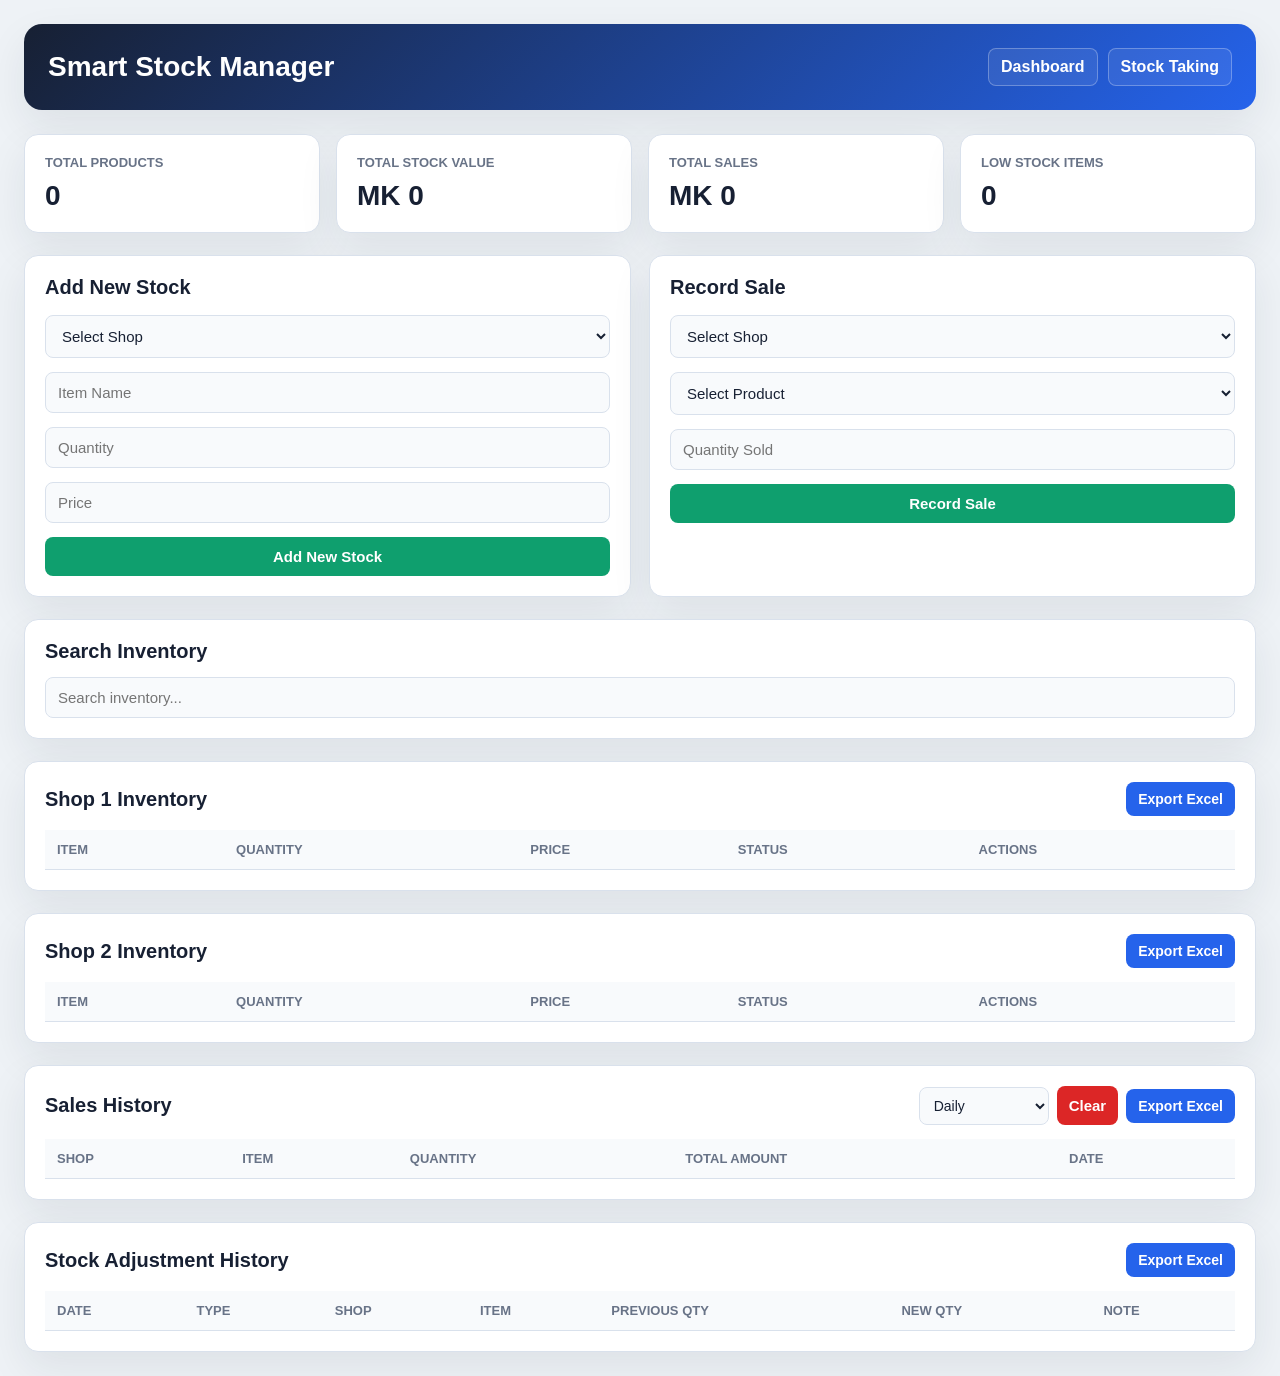
==== index.html @ 99e2508c "Force refresh stock taking page assets" ====
<!DOCTYPE html>
<html lang="en">
<head>
    <meta charset="UTF-8">

    <meta
        name="viewport"
        content="width=device-width, initial-scale=1.0"
    >

    <title>Smart Stock Manager</title>

    <link rel="stylesheet" href="style.css">
</head>
<body>

    <!-- HEADER -->
    <header class="header">

        <div class="header-top">

            <h1>Smart Stock Manager</h1>

            <nav>

                <a href="index.html">
                    Dashboard
                </a>

                <a href="stock-taking.html?v=20260518">
                    Stock Taking
                </a>

            </nav>

        </div>

    </header>

    <main class="container">

        <!-- DASHBOARD -->
        <section class="dashboard">

            <div class="card">
                <h3>Total Products</h3>
                <p id="totalProducts">0</p>
            </div>

            <div class="card">
                <h3>Total Stock Value</h3>
                <p id="stockValue">MK 0</p>
            </div>

            <div class="card">
                <h3>Total Sales</h3>
                <p id="totalSales">MK 0</p>
            </div>

            <div class="card">
                <h3>Low Stock Items</h3>
                <p id="lowStock">0</p>
            </div>

        </section>

        <!-- FORMS -->
        <section class="forms-section">

            <!-- ADD STOCK -->
            <div class="form-container">

                <h2>Add New Stock</h2>

                <form id="stockForm">

                    <select id="shopSelect" required>

                        <option value="">
                            Select Shop
                        </option>

                        <option value="Shop 1">
                            Shop 1
                        </option>

                        <option value="Shop 2">
                            Shop 2
                        </option>

                    </select>

                    <input
                        type="text"
                        id="itemName"
                        placeholder="Item Name"
                        required
                    >

                    <input
                        type="number"
                        id="itemQuantity"
                        placeholder="Quantity"
                        min="0"
                        step="1"
                        required
                    >

                    <input
                        type="number"
                        id="price"
                        placeholder="Price"
                        min="0.01"
                        step="0.01"
                        required
                    >

                    <button type="submit">
                        Add New Stock
                    </button>

                </form>

            </div>

            <!-- SALES -->
            <div class="form-container">

                <h2>Record Sale</h2>

                <form id="salesForm">

                    <select
                        id="salesShopSelect"
                        required
                    >

                        <option value="">
                            Select Shop
                        </option>

                        <option value="Shop 1">
                            Shop 1
                        </option>

                        <option value="Shop 2">
                            Shop 2
                        </option>

                    </select>

                    <select
                        id="saleItem"
                        required
                    >

                        <option value="">
                            Select Product
                        </option>

                    </select>

                    <input
                        type="number"
                        id="saleQuantity"
                        placeholder="Quantity Sold"
                        min="1"
                        step="1"
                        required
                    >

                    <button type="submit">
                        Record Sale
                    </button>

                </form>

            </div>

        </section>

        <!-- SEARCH -->
        <section class="inventory-section">

            <h2>Search Inventory</h2>

            <input
                type="text"
                id="searchInput"
                placeholder="Search inventory..."
            >

        </section>

        <!-- SHOP 1 -->
        <section class="inventory-section">

            <div class="section-header">
                <h2>Shop 1 Inventory</h2>
                <button type="button" class="export-btn" data-export="shop1">
                    Export Excel
                </button>
            </div>

            <table>

                <thead>

                    <tr>

                        <th>Item</th>

                        <th>Quantity</th>

                        <th>Price</th>

                        <th>Status</th>

                        <th>Actions</th>

                    </tr>

                </thead>

                <tbody id="shop1Body">

                </tbody>

            </table>

        </section>

        <!-- SHOP 2 -->
        <section class="inventory-section">

            <div class="section-header">
                <h2>Shop 2 Inventory</h2>
                <button type="button" class="export-btn" data-export="shop2">
                    Export Excel
                </button>
            </div>

            <table>

                <thead>

                    <tr>

                        <th>Item</th>

                        <th>Quantity</th>

                        <th>Price</th>

                        <th>Status</th>

                        <th>Actions</th>

                    </tr>

                </thead>

                <tbody id="shop2Body">

                </tbody>

            </table>

        </section>

        <!-- SALES HISTORY -->
        <section class="inventory-section">

            <div class="section-header">
                <h2>Sales History</h2>
                <div class="section-actions">
                    <select id="salesClearPeriod" aria-label="Sales clear period">
                        <option value="today">
                            Daily
                        </option>

                        <option value="week">
                            Weekly
                        </option>

                        <option value="month">
                            Monthly
                        </option>

                        <option value="year">
                            Yearly
                        </option>

                        <option value="all">
                            All Sales
                        </option>
                    </select>

                    <button type="button" class="delete-btn" id="clearSalesHistory">
                        Clear
                    </button>

                    <button type="button" class="export-btn" data-export="sales">
                        Export Excel
                    </button>
                </div>
            </div>

            <table>

                <thead>

                    <tr>

                        <th>Shop</th>

                        <th>Item</th>

                        <th>Quantity</th>

                        <th>Total Amount</th>

                        <th>Date</th>

                    </tr>

                </thead>

                <tbody id="salesHistoryBody">

                </tbody>

            </table>

        </section>

        <!-- ADJUSTMENT HISTORY -->
        <section class="inventory-section">

            <div class="section-header">
                <h2>Stock Adjustment History</h2>
                <button type="button" class="export-btn" data-export="adjustments">
                    Export Excel
                </button>
            </div>

            <table>

                <thead>

                    <tr>

                        <th>Date</th>

                        <th>Type</th>

                        <th>Shop</th>

                        <th>Item</th>

                        <th>Previous Qty</th>

                        <th>New Qty</th>

                        <th>Note</th>

                    </tr>

                </thead>

                <tbody id="adjustmentHistoryBody">

                </tbody>

            </table>

        </section>

    </main>

    <script src="script.js"></script>

</body>
</html>
---- style.css ----
* {
    margin: 0;
    padding: 0;
    box-sizing: border-box;
}

:root {
    --bg: #eef2f6;
    --surface: #ffffff;
    --surface-soft: #f8fafc;
    --text: #172033;
    --muted: #687387;
    --line: #d9e1ec;
    --primary: #2563eb;
    --primary-dark: #1d4ed8;
    --success: #0f9f6e;
    --success-dark: #087f5b;
    --danger: #dc2626;
    --danger-dark: #b91c1c;
    --warning: #f59e0b;
    --shadow: 0 16px 40px rgba(23, 32, 51, 0.08);
}

body {
    min-height: 100vh;
    font-family: Arial, sans-serif;
    background: var(--bg);
    color: var(--text);
    padding: 24px;
}

.header {
    background: linear-gradient(135deg, #172033, #2563eb);
    color: white;
    padding: 24px;
    border-radius: 18px;
    margin-bottom: 24px;
    box-shadow: var(--shadow);
}

.header-top {
    display: flex;
    justify-content: space-between;
    gap: 18px;
    align-items: center;
}

.header h1 {
    font-size: 28px;
    line-height: 1.2;
}

.header nav {
    display: flex;
    gap: 10px;
    flex-wrap: wrap;
    justify-content: flex-end;
    align-items: center;
}

.header a {
    color: white;
    text-decoration: none;
    font-weight: 700;
    padding: 9px 12px;
    border: 1px solid rgba(255, 255, 255, 0.28);
    border-radius: 8px;
    background: rgba(255, 255, 255, 0.08);
}

.header a:hover {
    background: rgba(255, 255, 255, 0.18);
}

.container {
    display: flex;
    flex-direction: column;
    gap: 22px;
}

.dashboard {
    display: grid;
    grid-template-columns: repeat(4, minmax(160px, 1fr));
    gap: 16px;
}

.card {
    background: var(--surface);
    padding: 20px;
    border: 1px solid var(--line);
    border-radius: 14px;
    box-shadow: var(--shadow);
}

.card h3 {
    color: var(--muted);
    font-size: 13px;
    text-transform: uppercase;
    letter-spacing: 0;
}

.card p {
    font-size: 28px;
    font-weight: 800;
    margin-top: 10px;
    color: var(--text);
}

.forms-section {
    display: grid;
    grid-template-columns: repeat(2, minmax(280px, 1fr));
    gap: 18px;
}

.form-container,
.inventory-section {
    background: var(--surface);
    padding: 20px;
    border: 1px solid var(--line);
    border-radius: 14px;
    box-shadow: var(--shadow);
}

.inventory-section {
    overflow-x: auto;
}

.section-header {
    display: flex;
    align-items: center;
    justify-content: space-between;
    gap: 14px;
    margin-bottom: 14px;
}

.section-actions {
    display: flex;
    align-items: center;
    gap: 8px;
    flex-wrap: wrap;
    justify-content: flex-end;
}

.section-actions select {
    width: auto;
    min-width: 130px;
    padding: 9px 10px;
    font-size: 14px;
}

.filters-grid {
    display: grid;
    grid-template-columns: repeat(3, minmax(160px, 1fr));
    gap: 12px;
}

h2 {
    font-size: 20px;
}

form {
    display: flex;
    flex-direction: column;
    gap: 14px;
    margin-top: 16px;
}

input,
select,
button {
    padding: 11px 12px;
    border-radius: 8px;
    font-size: 15px;
}

input,
select {
    width: 100%;
    border: 1px solid var(--line);
    background: var(--surface-soft);
    color: var(--text);
}

input:focus,
select:focus {
    outline: 3px solid rgba(37, 99, 235, 0.16);
    border-color: var(--primary);
    background: white;
}

button {
    border: none;
    background: var(--success);
    color: white;
    cursor: pointer;
    font-weight: 700;
}

button:hover {
    background: var(--success-dark);
}

.export-btn {
    flex: 0 0 auto;
    background: var(--primary);
    padding: 9px 12px;
    font-size: 14px;
}

.export-btn:hover {
    background: var(--primary-dark);
}

.delete-btn {
    background: var(--danger);
}

.delete-btn:hover {
    background: var(--danger-dark);
}

.edit-btn {
    background: var(--warning);
    color: #231a05;
}

.edit-btn:hover {
    background: #d97706;
}

table {
    width: 100%;
    border-collapse: collapse;
    min-width: 720px;
}

th {
    background: var(--surface-soft);
    color: var(--muted);
    text-align: left;
    padding: 12px;
    font-size: 13px;
    text-transform: uppercase;
    letter-spacing: 0;
    border-bottom: 1px solid var(--line);
}

td {
    padding: 13px 12px;
    border-bottom: 1px solid var(--line);
    vertical-align: middle;
}

tbody tr:hover {
    background: #f9fbfd;
}

.actions-cell {
    display: flex;
    gap: 8px;
    flex-wrap: wrap;
}

.low-stock-row {
    background: #fff5f5;
}

.status {
    display: inline-flex;
    align-items: center;
    padding: 5px 9px;
    border-radius: 999px;
    color: white;
    font-size: 13px;
    font-weight: 700;
}

.in-stock {
    background: var(--success);
}

.low-stock {
    background: var(--danger);
}

.negative-difference {
    color: var(--danger);
    font-weight: 800;
}

.positive-difference {
    color: var(--success);
    font-weight: 800;
}

#searchInput {
    margin-top: 14px;
}

@media (max-width: 900px) {
    .header-top {
        flex-direction: column;
        align-items: flex-start;
    }

    .header nav {
        justify-content: flex-start;
    }

    .dashboard,
    .forms-section,
    .filters-grid {
        grid-template-columns: 1fr;
    }
}

@media (max-width: 560px) {
    body {
        padding: 14px;
    }

    .header,
    .form-container,
    .inventory-section,
    .card {
        border-radius: 10px;
    }

    .section-header {
        align-items: flex-start;
        flex-direction: column;
    }

    .section-actions,
    .section-actions select,
    .export-btn,
    .section-actions button {
        width: 100%;
    }
}
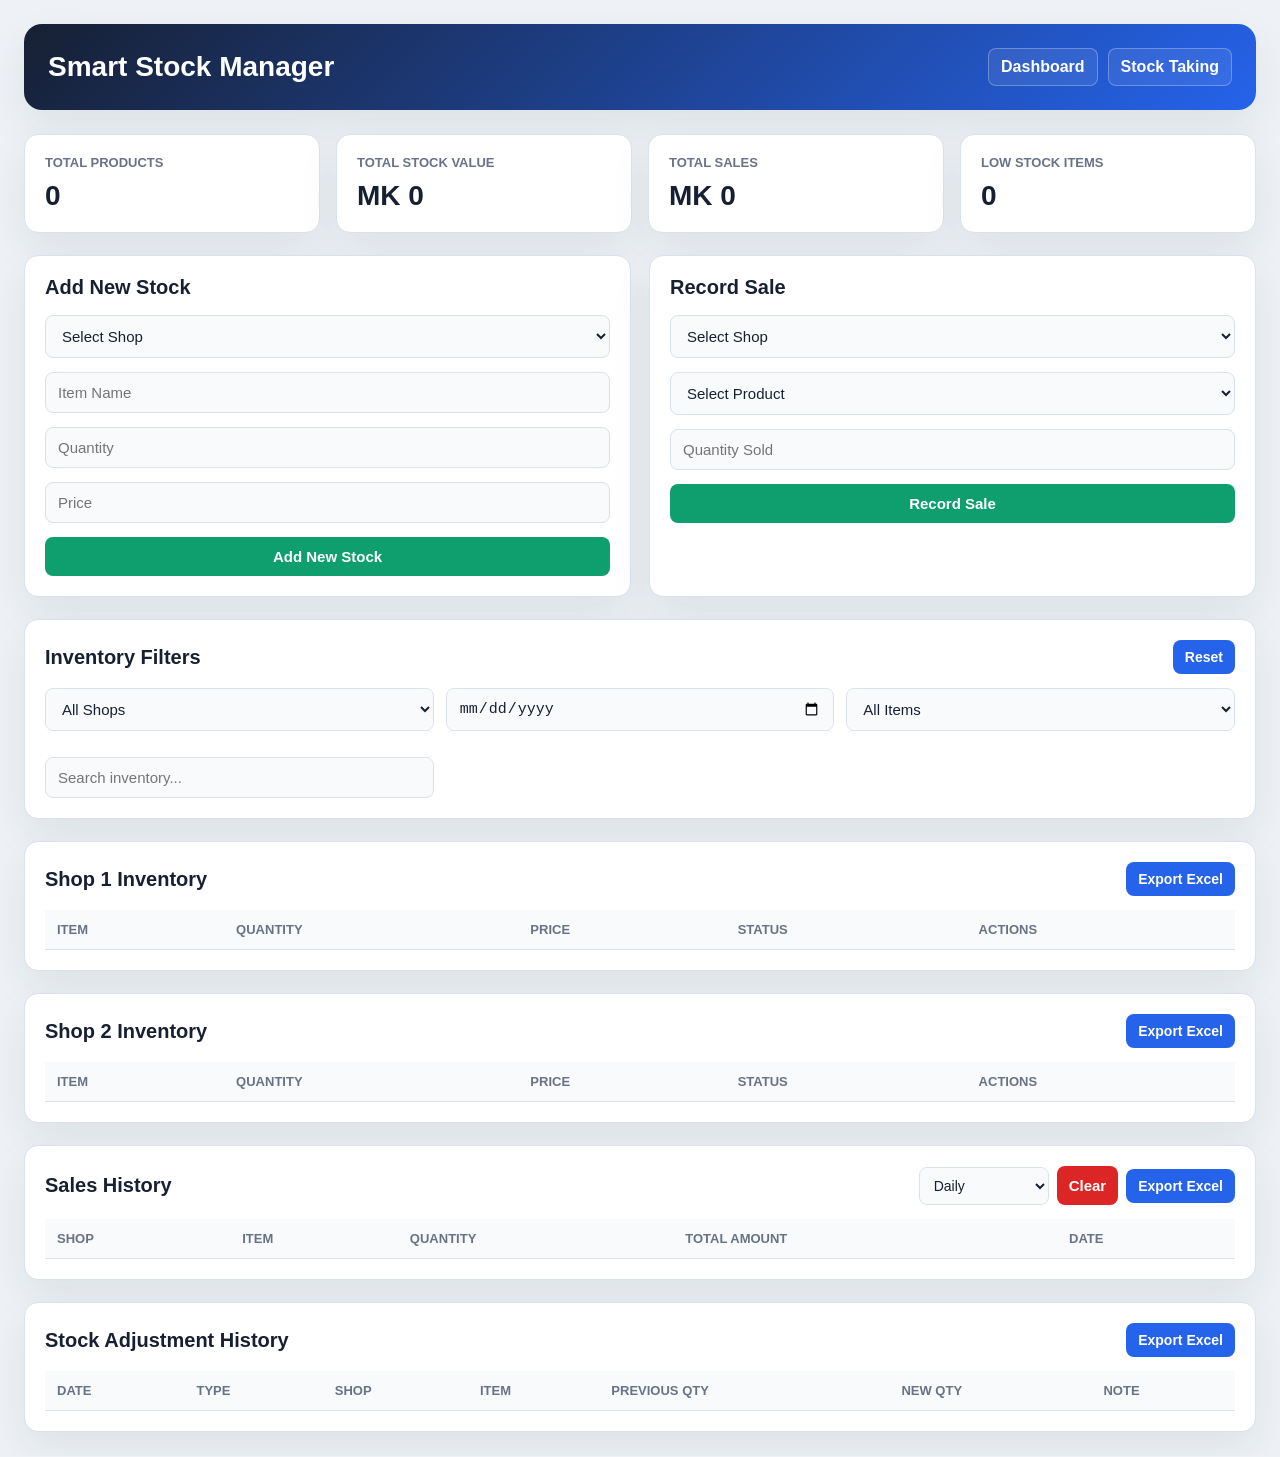
==== commit 4e96f449: "Add dashboard inventory filters" ====
--- a/index.html
+++ b/index.html
@@ -10,7 +10,7 @@
 
     <title>Smart Stock Manager</title>
 
-    <link rel="stylesheet" href="style.css">
+    <link rel="stylesheet" href="style.css?v=20260518b">
 </head>
 <body>
 
@@ -179,21 +179,56 @@
 
         </section>
 
-        <!-- SEARCH -->
+        <!-- FILTERS -->
         <section class="inventory-section">
 
-            <h2>Search Inventory</h2>
-
-            <input
-                type="text"
-                id="searchInput"
-                placeholder="Search inventory..."
-            >
+            <div class="section-header">
+                <h2>Inventory Filters</h2>
+                <button type="button" class="export-btn" id="resetInventoryFilters">
+                    Reset
+                </button>
+            </div>
+
+            <div class="filters-grid">
+
+                <select id="inventoryShopFilter" aria-label="Filter inventory by shop">
+                    <option value="">
+                        All Shops
+                    </option>
+
+                    <option value="Shop 1">
+                        Shop 1
+                    </option>
+
+                    <option value="Shop 2">
+                        Shop 2
+                    </option>
+                </select>
+
+                <input
+                    type="date"
+                    id="inventoryDateFilter"
+                    aria-label="Filter inventory by date"
+                >
+
+                <select id="inventoryItemFilter" aria-label="Filter inventory by item">
+                    <option value="">
+                        All Items
+                    </option>
+                </select>
+
+                <input
+                    type="text"
+                    id="searchInput"
+                    placeholder="Search inventory..."
+                >
+
+            </div>
 
         </section>
 
         <!-- SHOP 1 -->
-        <section class="inventory-section">
+        <section class="inventory-section" id="shop1Section">
 
             <div class="section-header">
                 <h2>Shop 1 Inventory</h2>
@@ -231,7 +266,7 @@
         </section>
 
         <!-- SHOP 2 -->
-        <section class="inventory-section">
+        <section class="inventory-section" id="shop2Section">
 
             <div class="section-header">
                 <h2>Shop 2 Inventory</h2>
@@ -378,7 +413,7 @@
 
     </main>
 
-    <script src="script.js"></script>
+    <script src="script.js?v=20260518b"></script>
 
 </body>
 </html>
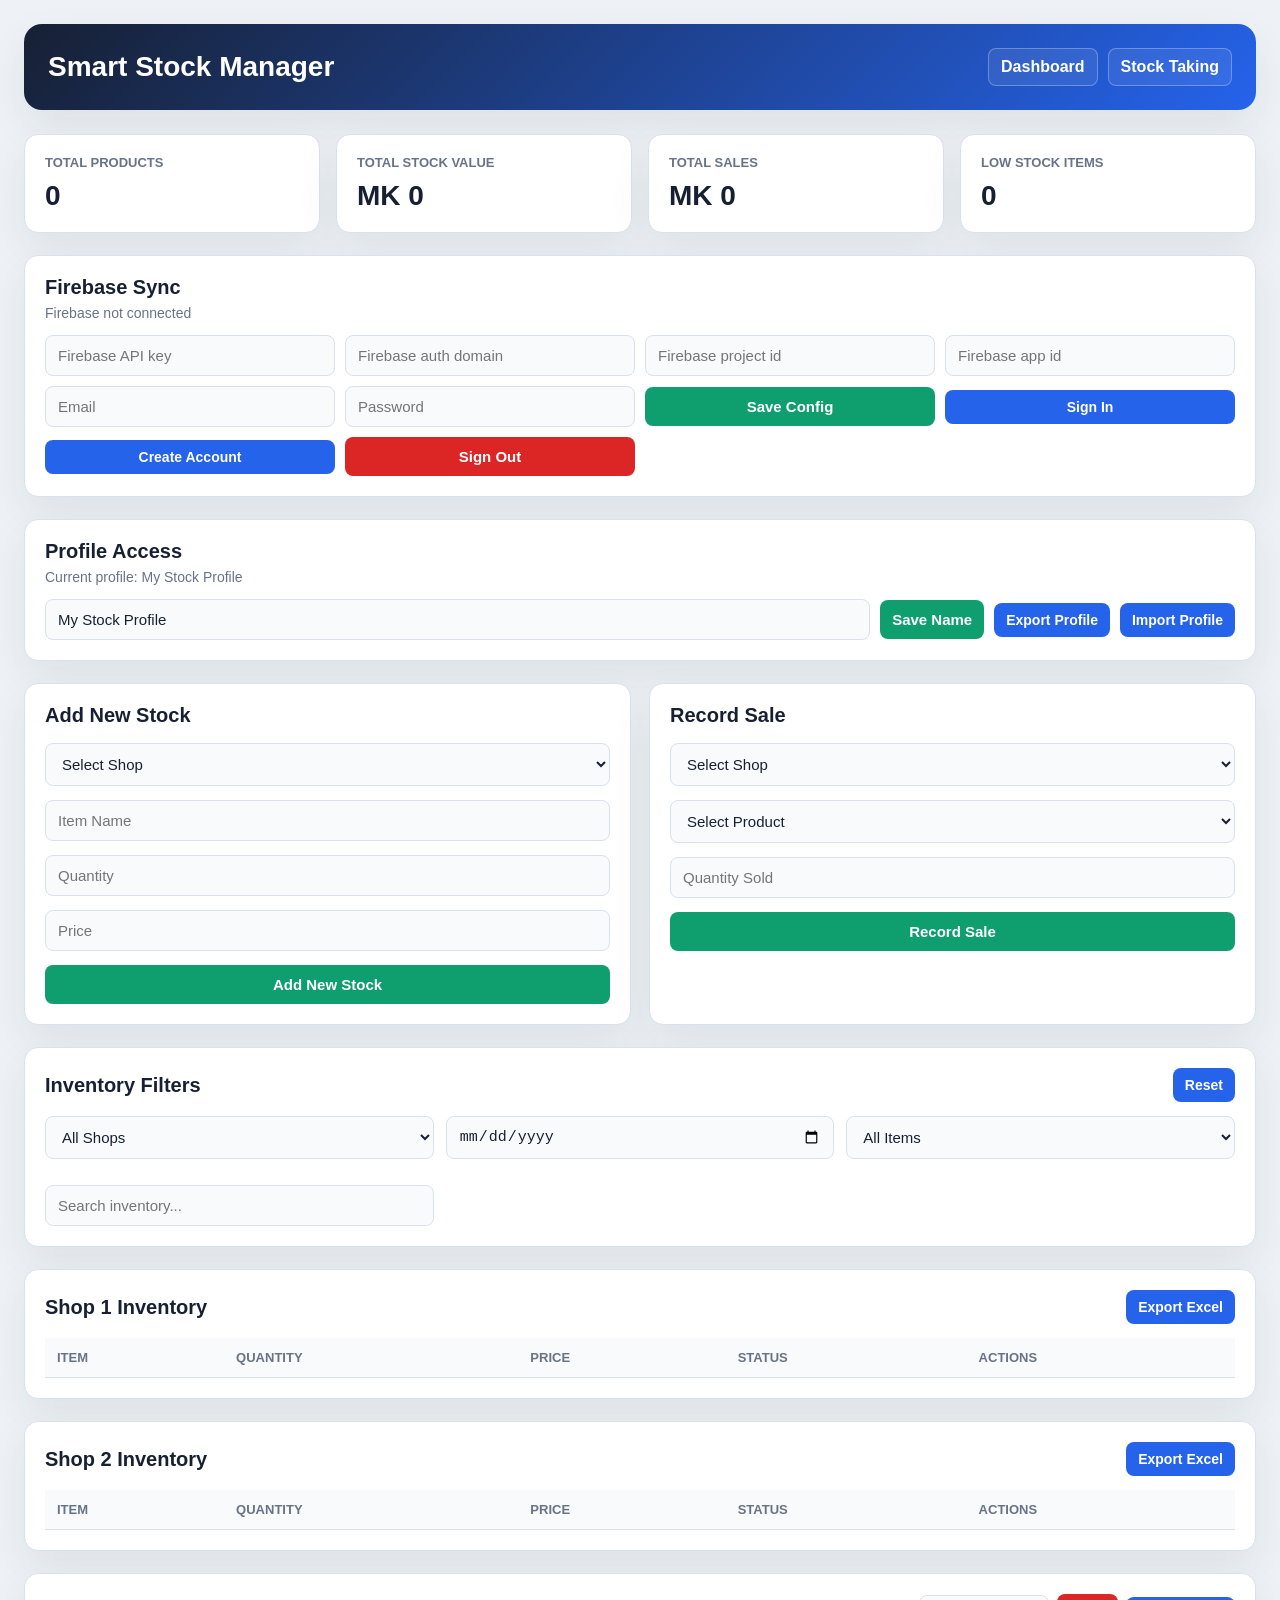
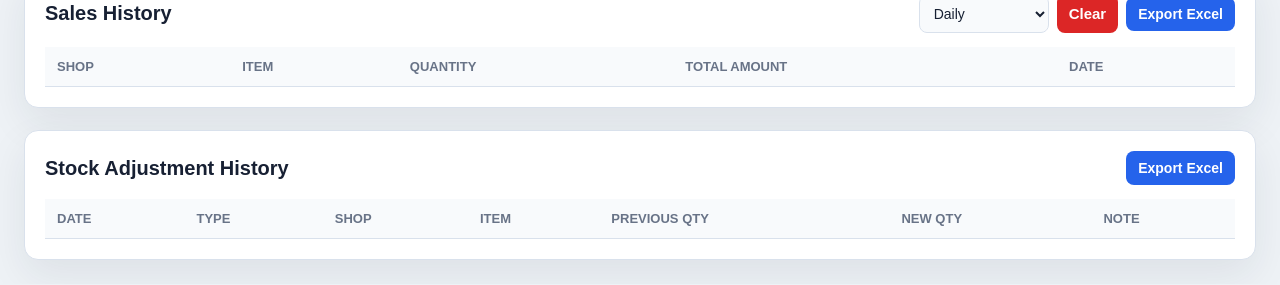
==== commit 022c5298: "Add Firebase profile sync" ====
--- a/index.html
+++ b/index.html
@@ -10,7 +10,7 @@
 
     <title>Smart Stock Manager</title>
 
-    <link rel="stylesheet" href="style.css?v=20260518b">
+    <link rel="stylesheet" href="style.css?v=20260518f">
 </head>
 <body>
 
@@ -60,6 +60,124 @@
             <div class="card">
                 <h3>Low Stock Items</h3>
                 <p id="lowStock">0</p>
+            </div>
+
+        </section>
+
+        <!-- FIREBASE SYNC -->
+        <section class="profile-section">
+
+            <div class="section-header">
+                <div>
+                    <h2>Firebase Sync</h2>
+                    <p id="firebaseStatus" class="profile-status">
+                        Firebase not connected
+                    </p>
+                </div>
+            </div>
+
+            <div class="firebase-grid">
+
+                <input
+                    type="text"
+                    id="firebaseApiKey"
+                    aria-label="Firebase API key"
+                    placeholder="Firebase API key"
+                >
+
+                <input
+                    type="text"
+                    id="firebaseAuthDomain"
+                    aria-label="Firebase auth domain"
+                    placeholder="Firebase auth domain"
+                >
+
+                <input
+                    type="text"
+                    id="firebaseProjectId"
+                    aria-label="Firebase project id"
+                    placeholder="Firebase project id"
+                >
+
+                <input
+                    type="text"
+                    id="firebaseAppId"
+                    aria-label="Firebase app id"
+                    placeholder="Firebase app id"
+                >
+
+                <input
+                    type="email"
+                    id="firebaseEmail"
+                    aria-label="Firebase email"
+                    placeholder="Email"
+                >
+
+                <input
+                    type="password"
+                    id="firebasePassword"
+                    aria-label="Firebase password"
+                    placeholder="Password"
+                >
+
+                <button type="button" id="saveFirebaseConfig">
+                    Save Config
+                </button>
+
+                <button type="button" class="export-btn" id="firebaseSignIn">
+                    Sign In
+                </button>
+
+                <button type="button" class="export-btn" id="firebaseCreateAccount">
+                    Create Account
+                </button>
+
+                <button type="button" class="delete-btn" id="firebaseSignOut">
+                    Sign Out
+                </button>
+
+            </div>
+
+        </section>
+
+        <!-- PROFILE TRANSFER -->
+        <section class="profile-section">
+
+            <div class="section-header">
+                <div>
+                    <h2>Profile Access</h2>
+                    <p id="profileStatus" class="profile-status">
+                        Current profile: My Stock Profile
+                    </p>
+                </div>
+            </div>
+
+            <div class="profile-grid">
+
+                <input
+                    type="text"
+                    id="profileName"
+                    aria-label="Profile name"
+                    placeholder="Profile name"
+                >
+
+                <button type="button" id="saveProfileName">
+                    Save Name
+                </button>
+
+                <button type="button" class="export-btn" id="exportProfile">
+                    Export Profile
+                </button>
+
+                <label class="import-profile">
+                    Import Profile
+                    <input
+                        type="file"
+                        id="importProfile"
+                        accept="application/json,.json"
+                    >
+                </label>
+
             </div>
 
         </section>
@@ -232,9 +350,15 @@
 
             <div class="section-header">
                 <h2>Shop 1 Inventory</h2>
-                <button type="button" class="export-btn" data-export="shop1">
-                    Export Excel
-                </button>
+                <div class="section-actions">
+                    <button type="button" class="export-btn" id="toggleShop1Inventory">
+                        See More
+                    </button>
+
+                    <button type="button" class="export-btn" data-export="shop1">
+                        Export Excel
+                    </button>
+                </div>
             </div>
 
             <table>
@@ -270,9 +394,15 @@
 
             <div class="section-header">
                 <h2>Shop 2 Inventory</h2>
-                <button type="button" class="export-btn" data-export="shop2">
-                    Export Excel
-                </button>
+                <div class="section-actions">
+                    <button type="button" class="export-btn" id="toggleShop2Inventory">
+                        See More
+                    </button>
+
+                    <button type="button" class="export-btn" data-export="shop2">
+                        Export Excel
+                    </button>
+                </div>
             </div>
 
             <table>
@@ -374,9 +504,15 @@
 
             <div class="section-header">
                 <h2>Stock Adjustment History</h2>
-                <button type="button" class="export-btn" data-export="adjustments">
-                    Export Excel
-                </button>
+                <div class="section-actions">
+                    <button type="button" class="export-btn" id="toggleAdjustmentHistory">
+                        See More
+                    </button>
+
+                    <button type="button" class="export-btn" data-export="adjustments">
+                        Export Excel
+                    </button>
+                </div>
             </div>
 
             <table>
@@ -413,7 +549,7 @@
 
     </main>
 
-    <script src="script.js?v=20260518b"></script>
+    <script src="script.js?v=20260518f"></script>
 
 </body>
 </html>
--- a/style.css
+++ b/style.css
@@ -113,6 +113,7 @@
 }
 
 .form-container,
+.profile-section,
 .inventory-section {
     background: var(--surface);
     padding: 20px;
@@ -152,6 +153,48 @@
     display: grid;
     grid-template-columns: repeat(3, minmax(160px, 1fr));
     gap: 12px;
+}
+
+.profile-status {
+    color: var(--muted);
+    margin-top: 6px;
+    font-size: 14px;
+}
+
+.profile-grid {
+    display: grid;
+    grid-template-columns: minmax(220px, 1fr) repeat(3, auto);
+    gap: 10px;
+    align-items: center;
+}
+
+.firebase-grid {
+    display: grid;
+    grid-template-columns: repeat(4, minmax(180px, 1fr));
+    gap: 10px;
+    align-items: center;
+}
+
+.import-profile {
+    display: inline-flex;
+    align-items: center;
+    justify-content: center;
+    padding: 9px 12px;
+    border-radius: 8px;
+    background: var(--primary);
+    color: white;
+    cursor: pointer;
+    font-size: 14px;
+    font-weight: 700;
+    white-space: nowrap;
+}
+
+.import-profile:hover {
+    background: var(--primary-dark);
+}
+
+.import-profile input {
+    display: none;
 }
 
 h2 {
@@ -309,7 +352,9 @@
 
     .dashboard,
     .forms-section,
-    .filters-grid {
+    .filters-grid,
+    .firebase-grid,
+    .profile-grid {
         grid-template-columns: 1fr;
     }
 }
@@ -334,6 +379,10 @@
     .section-actions,
     .section-actions select,
     .export-btn,
+    .firebase-grid button,
+    .firebase-grid input,
+    .profile-grid button,
+    .import-profile,
     .section-actions button {
         width: 100%;
     }
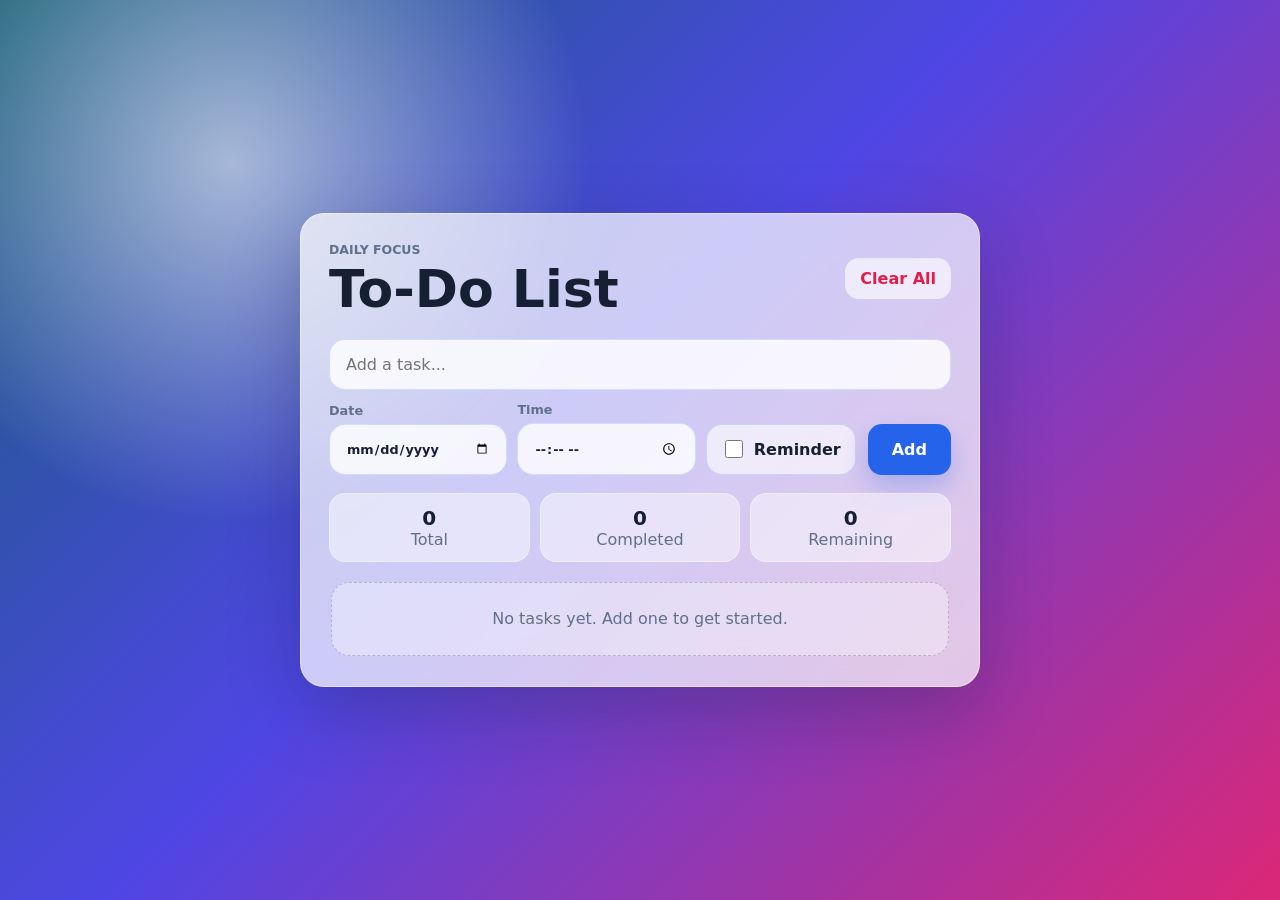
==== commit 78968393: "Add todo list app" ====
--- a/index.html
+++ b/index.html
@@ -1,555 +1,68 @@
 <!DOCTYPE html>
 <html lang="en">
 <head>
-    <meta charset="UTF-8">
-
-    <meta
-        name="viewport"
-        content="width=device-width, initial-scale=1.0"
-    >
-
-    <title>Smart Stock Manager</title>
-
-    <link rel="stylesheet" href="style.css?v=20260518f">
+  <meta charset="UTF-8">
+  <meta name="viewport" content="width=device-width, initial-scale=1.0">
+  <title>Modern To-Do List</title>
+  <link rel="stylesheet" href="style.css">
 </head>
 <body>
+  <main class="app-shell">
+    <section class="todo-card" aria-labelledby="app-title">
+      <header class="app-header">
+        <div>
+          <p class="eyebrow">Daily Focus</p>
+          <h1 id="app-title">To-Do List</h1>
+        </div>
+        <button class="clear-button" id="clearAllButton" type="button">Clear All</button>
+      </header>
 
-    <!-- HEADER -->
-    <header class="header">
-
-        <div class="header-top">
-
-            <h1>Smart Stock Manager</h1>
-
-            <nav>
-
-                <a href="index.html">
-                    Dashboard
-                </a>
-
-                <a href="stock-taking.html?v=20260518">
-                    Stock Taking
-                </a>
-
-            </nav>
-
+      <form class="task-form" id="taskForm" autocomplete="off">
+        <div class="task-main-field">
+          <label class="sr-only" for="taskInput">Task description</label>
+          <input
+            id="taskInput"
+            class="task-input"
+            type="text"
+            placeholder="Add a task..."
+            maxlength="120"
+            aria-label="Task description"
+          >
         </div>
 
-    </header>
+        <div class="schedule-fields">
+          <label class="field-label" for="taskDate">
+            Date
+            <input id="taskDate" class="schedule-input" type="date" aria-label="Task date">
+          </label>
 
-    <main class="container">
+          <label class="field-label" for="taskTime">
+            Time
+            <input id="taskTime" class="schedule-input" type="time" aria-label="Task time">
+          </label>
 
-        <!-- DASHBOARD -->
-        <section class="dashboard">
+          <label class="reminder-option" for="taskReminder">
+            <input id="taskReminder" type="checkbox">
+            <span>Reminder</span>
+          </label>
+        </div>
 
-            <div class="card">
-                <h3>Total Products</h3>
-                <p id="totalProducts">0</p>
-            </div>
+        <div class="form-actions">
+          <button class="add-button" id="submitTaskButton" type="submit">Add</button>
+          <button class="cancel-button" id="cancelEditButton" type="button" hidden>Cancel</button>
+        </div>
+      </form>
 
-            <div class="card">
-                <h3>Total Stock Value</h3>
-                <p id="stockValue">MK 0</p>
-            </div>
+      <div class="task-stats" aria-live="polite">
+        <span><strong id="totalTasks">0</strong> Total</span>
+        <span><strong id="completedTasks">0</strong> Completed</span>
+        <span><strong id="remainingTasks">0</strong> Remaining</span>
+      </div>
 
-            <div class="card">
-                <h3>Total Sales</h3>
-                <p id="totalSales">MK 0</p>
-            </div>
+      <ul class="task-list" id="taskList" aria-label="Tasks"></ul>
+    </section>
+  </main>
 
-            <div class="card">
-                <h3>Low Stock Items</h3>
-                <p id="lowStock">0</p>
-            </div>
-
-        </section>
-
-        <!-- FIREBASE SYNC -->
-        <section class="profile-section">
-
-            <div class="section-header">
-                <div>
-                    <h2>Firebase Sync</h2>
-                    <p id="firebaseStatus" class="profile-status">
-                        Firebase not connected
-                    </p>
-                </div>
-            </div>
-
-            <div class="firebase-grid">
-
-                <input
-                    type="text"
-                    id="firebaseApiKey"
-                    aria-label="Firebase API key"
-                    placeholder="Firebase API key"
-                >
-
-                <input
-                    type="text"
-                    id="firebaseAuthDomain"
-                    aria-label="Firebase auth domain"
-                    placeholder="Firebase auth domain"
-                >
-
-                <input
-                    type="text"
-                    id="firebaseProjectId"
-                    aria-label="Firebase project id"
-                    placeholder="Firebase project id"
-                >
-
-                <input
-                    type="text"
-                    id="firebaseAppId"
-                    aria-label="Firebase app id"
-                    placeholder="Firebase app id"
-                >
-
-                <input
-                    type="email"
-                    id="firebaseEmail"
-                    aria-label="Firebase email"
-                    placeholder="Email"
-                >
-
-                <input
-                    type="password"
-                    id="firebasePassword"
-                    aria-label="Firebase password"
-                    placeholder="Password"
-                >
-
-                <button type="button" id="saveFirebaseConfig">
-                    Save Config
-                </button>
-
-                <button type="button" class="export-btn" id="firebaseSignIn">
-                    Sign In
-                </button>
-
-                <button type="button" class="export-btn" id="firebaseCreateAccount">
-                    Create Account
-                </button>
-
-                <button type="button" class="delete-btn" id="firebaseSignOut">
-                    Sign Out
-                </button>
-
-            </div>
-
-        </section>
-
-        <!-- PROFILE TRANSFER -->
-        <section class="profile-section">
-
-            <div class="section-header">
-                <div>
-                    <h2>Profile Access</h2>
-                    <p id="profileStatus" class="profile-status">
-                        Current profile: My Stock Profile
-                    </p>
-                </div>
-            </div>
-
-            <div class="profile-grid">
-
-                <input
-                    type="text"
-                    id="profileName"
-                    aria-label="Profile name"
-                    placeholder="Profile name"
-                >
-
-                <button type="button" id="saveProfileName">
-                    Save Name
-                </button>
-
-                <button type="button" class="export-btn" id="exportProfile">
-                    Export Profile
-                </button>
-
-                <label class="import-profile">
-                    Import Profile
-                    <input
-                        type="file"
-                        id="importProfile"
-                        accept="application/json,.json"
-                    >
-                </label>
-
-            </div>
-
-        </section>
-
-        <!-- FORMS -->
-        <section class="forms-section">
-
-            <!-- ADD STOCK -->
-            <div class="form-container">
-
-                <h2>Add New Stock</h2>
-
-                <form id="stockForm">
-
-                    <select id="shopSelect" required>
-
-                        <option value="">
-                            Select Shop
-                        </option>
-
-                        <option value="Shop 1">
-                            Shop 1
-                        </option>
-
-                        <option value="Shop 2">
-                            Shop 2
-                        </option>
-
-                    </select>
-
-                    <input
-                        type="text"
-                        id="itemName"
-                        placeholder="Item Name"
-                        required
-                    >
-
-                    <input
-                        type="number"
-                        id="itemQuantity"
-                        placeholder="Quantity"
-                        min="0"
-                        step="1"
-                        required
-                    >
-
-                    <input
-                        type="number"
-                        id="price"
-                        placeholder="Price"
-                        min="0.01"
-                        step="0.01"
-                        required
-                    >
-
-                    <button type="submit">
-                        Add New Stock
-                    </button>
-
-                </form>
-
-            </div>
-
-            <!-- SALES -->
-            <div class="form-container">
-
-                <h2>Record Sale</h2>
-
-                <form id="salesForm">
-
-                    <select
-                        id="salesShopSelect"
-                        required
-                    >
-
-                        <option value="">
-                            Select Shop
-                        </option>
-
-                        <option value="Shop 1">
-                            Shop 1
-                        </option>
-
-                        <option value="Shop 2">
-                            Shop 2
-                        </option>
-
-                    </select>
-
-                    <select
-                        id="saleItem"
-                        required
-                    >
-
-                        <option value="">
-                            Select Product
-                        </option>
-
-                    </select>
-
-                    <input
-                        type="number"
-                        id="saleQuantity"
-                        placeholder="Quantity Sold"
-                        min="1"
-                        step="1"
-                        required
-                    >
-
-                    <button type="submit">
-                        Record Sale
-                    </button>
-
-                </form>
-
-            </div>
-
-        </section>
-
-        <!-- FILTERS -->
-        <section class="inventory-section">
-
-            <div class="section-header">
-                <h2>Inventory Filters</h2>
-                <button type="button" class="export-btn" id="resetInventoryFilters">
-                    Reset
-                </button>
-            </div>
-
-            <div class="filters-grid">
-
-                <select id="inventoryShopFilter" aria-label="Filter inventory by shop">
-                    <option value="">
-                        All Shops
-                    </option>
-
-                    <option value="Shop 1">
-                        Shop 1
-                    </option>
-
-                    <option value="Shop 2">
-                        Shop 2
-                    </option>
-                </select>
-
-                <input
-                    type="date"
-                    id="inventoryDateFilter"
-                    aria-label="Filter inventory by date"
-                >
-
-                <select id="inventoryItemFilter" aria-label="Filter inventory by item">
-                    <option value="">
-                        All Items
-                    </option>
-                </select>
-
-                <input
-                    type="text"
-                    id="searchInput"
-                    placeholder="Search inventory..."
-                >
-
-            </div>
-
-        </section>
-
-        <!-- SHOP 1 -->
-        <section class="inventory-section" id="shop1Section">
-
-            <div class="section-header">
-                <h2>Shop 1 Inventory</h2>
-                <div class="section-actions">
-                    <button type="button" class="export-btn" id="toggleShop1Inventory">
-                        See More
-                    </button>
-
-                    <button type="button" class="export-btn" data-export="shop1">
-                        Export Excel
-                    </button>
-                </div>
-            </div>
-
-            <table>
-
-                <thead>
-
-                    <tr>
-
-                        <th>Item</th>
-
-                        <th>Quantity</th>
-
-                        <th>Price</th>
-
-                        <th>Status</th>
-
-                        <th>Actions</th>
-
-                    </tr>
-
-                </thead>
-
-                <tbody id="shop1Body">
-
-                </tbody>
-
-            </table>
-
-        </section>
-
-        <!-- SHOP 2 -->
-        <section class="inventory-section" id="shop2Section">
-
-            <div class="section-header">
-                <h2>Shop 2 Inventory</h2>
-                <div class="section-actions">
-                    <button type="button" class="export-btn" id="toggleShop2Inventory">
-                        See More
-                    </button>
-
-                    <button type="button" class="export-btn" data-export="shop2">
-                        Export Excel
-                    </button>
-                </div>
-            </div>
-
-            <table>
-
-                <thead>
-
-                    <tr>
-
-                        <th>Item</th>
-
-                        <th>Quantity</th>
-
-                        <th>Price</th>
-
-                        <th>Status</th>
-
-                        <th>Actions</th>
-
-                    </tr>
-
-                </thead>
-
-                <tbody id="shop2Body">
-
-                </tbody>
-
-            </table>
-
-        </section>
-
-        <!-- SALES HISTORY -->
-        <section class="inventory-section">
-
-            <div class="section-header">
-                <h2>Sales History</h2>
-                <div class="section-actions">
-                    <select id="salesClearPeriod" aria-label="Sales clear period">
-                        <option value="today">
-                            Daily
-                        </option>
-
-                        <option value="week">
-                            Weekly
-                        </option>
-
-                        <option value="month">
-                            Monthly
-                        </option>
-
-                        <option value="year">
-                            Yearly
-                        </option>
-
-                        <option value="all">
-                            All Sales
-                        </option>
-                    </select>
-
-                    <button type="button" class="delete-btn" id="clearSalesHistory">
-                        Clear
-                    </button>
-
-                    <button type="button" class="export-btn" data-export="sales">
-                        Export Excel
-                    </button>
-                </div>
-            </div>
-
-            <table>
-
-                <thead>
-
-                    <tr>
-
-                        <th>Shop</th>
-
-                        <th>Item</th>
-
-                        <th>Quantity</th>
-
-                        <th>Total Amount</th>
-
-                        <th>Date</th>
-
-                    </tr>
-
-                </thead>
-
-                <tbody id="salesHistoryBody">
-
-                </tbody>
-
-            </table>
-
-        </section>
-
-        <!-- ADJUSTMENT HISTORY -->
-        <section class="inventory-section">
-
-            <div class="section-header">
-                <h2>Stock Adjustment History</h2>
-                <div class="section-actions">
-                    <button type="button" class="export-btn" id="toggleAdjustmentHistory">
-                        See More
-                    </button>
-
-                    <button type="button" class="export-btn" data-export="adjustments">
-                        Export Excel
-                    </button>
-                </div>
-            </div>
-
-            <table>
-
-                <thead>
-
-                    <tr>
-
-                        <th>Date</th>
-
-                        <th>Type</th>
-
-                        <th>Shop</th>
-
-                        <th>Item</th>
-
-                        <th>Previous Qty</th>
-
-                        <th>New Qty</th>
-
-                        <th>Note</th>
-
-                    </tr>
-
-                </thead>
-
-                <tbody id="adjustmentHistoryBody">
-
-                </tbody>
-
-            </table>
-
-        </section>
-
-    </main>
-
-    <script src="script.js?v=20260518f"></script>
-
+  <script src="script.js"></script>
 </body>
 </html>
--- a/style.css
+++ b/style.css
@@ -1,389 +1,450 @@
+:root {
+  --text: #172033;
+  --muted: #61708a;
+  --surface: rgba(255, 255, 255, 0.72);
+  --surface-strong: rgba(255, 255, 255, 0.9);
+  --border: rgba(255, 255, 255, 0.42);
+  --accent: #2563eb;
+  --accent-dark: #1d4ed8;
+  --danger: #e11d48;
+  --danger-dark: #be123c;
+  --success: #059669;
+  --shadow: 0 24px 70px rgba(22, 32, 55, 0.28);
+}
+
 * {
-    margin: 0;
-    padding: 0;
-    box-sizing: border-box;
-}
-
-:root {
-    --bg: #eef2f6;
-    --surface: #ffffff;
-    --surface-soft: #f8fafc;
-    --text: #172033;
-    --muted: #687387;
-    --line: #d9e1ec;
-    --primary: #2563eb;
-    --primary-dark: #1d4ed8;
-    --success: #0f9f6e;
-    --success-dark: #087f5b;
-    --danger: #dc2626;
-    --danger-dark: #b91c1c;
-    --warning: #f59e0b;
-    --shadow: 0 16px 40px rgba(23, 32, 51, 0.08);
+  box-sizing: border-box;
 }
 
 body {
-    min-height: 100vh;
-    font-family: Arial, sans-serif;
-    background: var(--bg);
-    color: var(--text);
-    padding: 24px;
-}
-
-.header {
-    background: linear-gradient(135deg, #172033, #2563eb);
-    color: white;
-    padding: 24px;
-    border-radius: 18px;
-    margin-bottom: 24px;
-    box-shadow: var(--shadow);
-}
-
-.header-top {
-    display: flex;
-    justify-content: space-between;
-    gap: 18px;
-    align-items: center;
-}
-
-.header h1 {
-    font-size: 28px;
-    line-height: 1.2;
-}
-
-.header nav {
-    display: flex;
-    gap: 10px;
+  min-height: 100vh;
+  margin: 0;
+  font-family: "Inter", system-ui, -apple-system, BlinkMacSystemFont, "Segoe UI", sans-serif;
+  color: var(--text);
+  background:
+    radial-gradient(circle at 18% 18%, rgba(255, 255, 255, 0.58), transparent 28%),
+    linear-gradient(135deg, #155e75 0%, #4f46e5 46%, #db2777 100%);
+}
+
+button,
+input {
+  font: inherit;
+}
+
+button {
+  border: 0;
+  cursor: pointer;
+}
+
+.app-shell {
+  min-height: 100vh;
+  display: grid;
+  place-items: center;
+  padding: 32px 16px;
+}
+
+.todo-card {
+  width: min(100%, 680px);
+  padding: 28px;
+  border: 1px solid var(--border);
+  border-radius: 24px;
+  background: var(--surface);
+  box-shadow: var(--shadow);
+  backdrop-filter: blur(22px);
+  -webkit-backdrop-filter: blur(22px);
+}
+
+.app-header {
+  display: flex;
+  align-items: center;
+  justify-content: space-between;
+  gap: 18px;
+  margin-bottom: 24px;
+}
+
+.eyebrow {
+  margin: 0 0 6px;
+  color: var(--muted);
+  font-size: 0.78rem;
+  font-weight: 700;
+  letter-spacing: 0;
+  text-transform: uppercase;
+}
+
+h1 {
+  margin: 0;
+  font-size: clamp(2rem, 5vw, 3.25rem);
+  line-height: 1;
+}
+
+.task-form {
+  display: grid;
+  grid-template-columns: 1fr auto;
+  gap: 12px;
+  margin-bottom: 18px;
+}
+
+.task-main-field {
+  grid-column: 1 / -1;
+}
+
+.schedule-fields {
+  display: grid;
+  grid-template-columns: minmax(0, 1fr) minmax(0, 1fr) auto;
+  gap: 10px;
+  align-items: end;
+}
+
+.field-label {
+  display: grid;
+  gap: 6px;
+  color: var(--muted);
+  font-size: 0.8rem;
+  font-weight: 700;
+}
+
+.task-input,
+.schedule-input {
+  width: 100%;
+  min-width: 0;
+  border: 1px solid rgba(37, 99, 235, 0.18);
+  border-radius: 16px;
+  padding: 15px 16px;
+  color: var(--text);
+  background: rgba(255, 255, 255, 0.82);
+  outline: none;
+  transition: border-color 180ms ease, box-shadow 180ms ease, background-color 180ms ease;
+}
+
+.schedule-input {
+  min-height: 51px;
+}
+
+.task-input:focus,
+.schedule-input:focus {
+  border-color: rgba(37, 99, 235, 0.75);
+  background: var(--surface-strong);
+  box-shadow: 0 0 0 4px rgba(37, 99, 235, 0.16);
+}
+
+.add-button,
+.cancel-button,
+.edit-button,
+.clear-button,
+.delete-button {
+  border-radius: 14px;
+  font-weight: 700;
+  transition: transform 180ms ease, box-shadow 180ms ease, background-color 180ms ease, color 180ms ease;
+}
+
+.form-actions {
+  display: flex;
+  align-self: end;
+  gap: 10px;
+}
+
+.add-button {
+  padding: 0 24px;
+  color: #ffffff;
+  background: var(--accent);
+  box-shadow: 0 12px 26px rgba(37, 99, 235, 0.28);
+}
+
+.task-form .add-button,
+.task-form .cancel-button {
+  min-height: 51px;
+}
+
+.add-button:hover {
+  background: var(--accent-dark);
+  transform: translateY(-1px);
+}
+
+.cancel-button {
+  padding: 0 18px;
+  color: var(--muted);
+  background: rgba(255, 255, 255, 0.68);
+}
+
+.cancel-button:hover {
+  color: var(--text);
+  background: var(--surface-strong);
+  transform: translateY(-1px);
+}
+
+.reminder-option {
+  display: inline-flex;
+  align-items: center;
+  justify-content: center;
+  gap: 8px;
+  min-height: 51px;
+  padding: 0 14px;
+  border: 1px solid rgba(37, 99, 235, 0.18);
+  border-radius: 16px;
+  color: var(--text);
+  font-weight: 700;
+  background: rgba(255, 255, 255, 0.62);
+  cursor: pointer;
+  transition: border-color 180ms ease, background-color 180ms ease, box-shadow 180ms ease;
+}
+
+.reminder-option:hover,
+.reminder-option:focus-within {
+  border-color: rgba(37, 99, 235, 0.58);
+  background: var(--surface-strong);
+  box-shadow: 0 0 0 4px rgba(37, 99, 235, 0.1);
+}
+
+.reminder-option input {
+  width: 18px;
+  height: 18px;
+  accent-color: var(--accent);
+}
+
+.clear-button {
+  flex: 0 0 auto;
+  padding: 11px 15px;
+  color: var(--danger);
+  background: rgba(255, 255, 255, 0.62);
+}
+
+.clear-button:hover {
+  color: #ffffff;
+  background: var(--danger);
+  transform: translateY(-1px);
+}
+
+.task-stats {
+  display: grid;
+  grid-template-columns: repeat(3, 1fr);
+  gap: 10px;
+  margin-bottom: 18px;
+}
+
+.task-stats span {
+  min-width: 0;
+  padding: 12px;
+  border: 1px solid rgba(255, 255, 255, 0.36);
+  border-radius: 16px;
+  color: var(--muted);
+  text-align: center;
+  background: rgba(255, 255, 255, 0.48);
+}
+
+.task-stats strong {
+  display: block;
+  color: var(--text);
+  font-size: 1.25rem;
+}
+
+.task-list {
+  display: grid;
+  gap: 12px;
+  min-height: 72px;
+  max-height: min(48vh, 460px);
+  margin: 0;
+  padding: 2px;
+  overflow-y: auto;
+  list-style: none;
+}
+
+.task-list:empty::before {
+  content: "No tasks yet. Add one to get started.";
+  display: grid;
+  min-height: 72px;
+  place-items: center;
+  border: 1px dashed rgba(23, 32, 51, 0.22);
+  border-radius: 18px;
+  color: var(--muted);
+  background: rgba(255, 255, 255, 0.35);
+  text-align: center;
+}
+
+.task-item {
+  display: grid;
+  grid-template-columns: auto minmax(0, 1fr) auto;
+  align-items: center;
+  gap: 12px;
+  padding: 12px;
+  border: 1px solid rgba(255, 255, 255, 0.42);
+  border-radius: 18px;
+  background: rgba(255, 255, 255, 0.66);
+  transition: transform 180ms ease, background-color 180ms ease, border-color 180ms ease, opacity 180ms ease;
+}
+
+.task-item:hover {
+  transform: translateY(-1px);
+  background: rgba(255, 255, 255, 0.84);
+}
+
+.task-item.completed {
+  border-color: rgba(5, 150, 105, 0.24);
+  background: rgba(236, 253, 245, 0.78);
+  opacity: 0.82;
+}
+
+.complete-button {
+  display: grid;
+  width: 34px;
+  height: 34px;
+  place-items: center;
+  border: 2px solid rgba(37, 99, 235, 0.34);
+  border-radius: 50%;
+  color: transparent;
+  background: rgba(255, 255, 255, 0.7);
+  transition: border-color 180ms ease, background-color 180ms ease, color 180ms ease, transform 180ms ease;
+}
+
+.complete-button:hover {
+  border-color: var(--accent);
+  transform: scale(1.04);
+}
+
+.task-item.completed .complete-button {
+  border-color: var(--success);
+  color: #ffffff;
+  background: var(--success);
+}
+
+.task-text {
+  min-width: 0;
+  overflow-wrap: anywhere;
+  font-weight: 600;
+  line-height: 1.4;
+  transition: color 180ms ease;
+}
+
+.task-text:hover {
+  color: var(--accent);
+  cursor: pointer;
+}
+
+.task-item.completed .task-text {
+  color: var(--muted);
+  text-decoration: line-through;
+  text-decoration-thickness: 2px;
+}
+
+.task-content {
+  min-width: 0;
+}
+
+.task-meta {
+  display: flex;
+  flex-wrap: wrap;
+  gap: 8px;
+  margin-top: 8px;
+}
+
+.meta-pill {
+  display: inline-flex;
+  align-items: center;
+  min-height: 28px;
+  padding: 5px 9px;
+  border-radius: 999px;
+  color: var(--muted);
+  font-size: 0.8rem;
+  font-weight: 700;
+  background: rgba(255, 255, 255, 0.58);
+}
+
+.meta-pill.reminder-pill {
+  color: #92400e;
+  background: rgba(254, 243, 199, 0.9);
+}
+
+.task-item.completed .meta-pill {
+  opacity: 0.78;
+}
+
+.task-actions {
+  display: flex;
+  gap: 8px;
+}
+
+.edit-button {
+  padding: 9px 12px;
+  color: var(--accent);
+  background: rgba(37, 99, 235, 0.1);
+}
+
+.edit-button:hover {
+  color: #ffffff;
+  background: var(--accent-dark);
+  transform: translateY(-1px);
+}
+
+.delete-button {
+  padding: 9px 12px;
+  color: var(--danger);
+  background: rgba(225, 29, 72, 0.1);
+}
+
+.delete-button:hover {
+  color: #ffffff;
+  background: var(--danger-dark);
+  transform: translateY(-1px);
+}
+
+.sr-only {
+  position: absolute;
+  width: 1px;
+  height: 1px;
+  padding: 0;
+  overflow: hidden;
+  clip: rect(0, 0, 0, 0);
+  white-space: nowrap;
+  border: 0;
+}
+
+@media (max-width: 560px) {
+  .app-shell {
+    align-items: start;
+    padding-top: 18px;
+  }
+
+  .todo-card {
+    padding: 20px;
+    border-radius: 20px;
+  }
+
+  .app-header,
+  .task-form {
+    grid-template-columns: 1fr;
+  }
+
+  .app-header {
+    display: grid;
+    gap: 14px;
+  }
+
+  .clear-button,
+  .add-button,
+  .cancel-button {
+    width: 100%;
+    min-height: 48px;
+  }
+
+  .form-actions {
+    width: 100%;
+    flex-direction: column;
+  }
+
+  .schedule-fields {
+    grid-template-columns: 1fr;
+  }
+
+  .task-stats {
+    grid-template-columns: 1fr;
+  }
+
+  .task-item {
+    grid-template-columns: auto minmax(0, 1fr);
+  }
+
+  .task-actions {
+    grid-column: 2;
     flex-wrap: wrap;
-    justify-content: flex-end;
-    align-items: center;
-}
-
-.header a {
-    color: white;
-    text-decoration: none;
-    font-weight: 700;
-    padding: 9px 12px;
-    border: 1px solid rgba(255, 255, 255, 0.28);
-    border-radius: 8px;
-    background: rgba(255, 255, 255, 0.08);
-}
-
-.header a:hover {
-    background: rgba(255, 255, 255, 0.18);
-}
-
-.container {
-    display: flex;
-    flex-direction: column;
-    gap: 22px;
-}
-
-.dashboard {
-    display: grid;
-    grid-template-columns: repeat(4, minmax(160px, 1fr));
-    gap: 16px;
-}
-
-.card {
-    background: var(--surface);
-    padding: 20px;
-    border: 1px solid var(--line);
-    border-radius: 14px;
-    box-shadow: var(--shadow);
-}
-
-.card h3 {
-    color: var(--muted);
-    font-size: 13px;
-    text-transform: uppercase;
-    letter-spacing: 0;
-}
-
-.card p {
-    font-size: 28px;
-    font-weight: 800;
-    margin-top: 10px;
-    color: var(--text);
-}
-
-.forms-section {
-    display: grid;
-    grid-template-columns: repeat(2, minmax(280px, 1fr));
-    gap: 18px;
-}
-
-.form-container,
-.profile-section,
-.inventory-section {
-    background: var(--surface);
-    padding: 20px;
-    border: 1px solid var(--line);
-    border-radius: 14px;
-    box-shadow: var(--shadow);
-}
-
-.inventory-section {
-    overflow-x: auto;
-}
-
-.section-header {
-    display: flex;
-    align-items: center;
-    justify-content: space-between;
-    gap: 14px;
-    margin-bottom: 14px;
-}
-
-.section-actions {
-    display: flex;
-    align-items: center;
-    gap: 8px;
-    flex-wrap: wrap;
-    justify-content: flex-end;
-}
-
-.section-actions select {
-    width: auto;
-    min-width: 130px;
-    padding: 9px 10px;
-    font-size: 14px;
-}
-
-.filters-grid {
-    display: grid;
-    grid-template-columns: repeat(3, minmax(160px, 1fr));
-    gap: 12px;
-}
-
-.profile-status {
-    color: var(--muted);
-    margin-top: 6px;
-    font-size: 14px;
-}
-
-.profile-grid {
-    display: grid;
-    grid-template-columns: minmax(220px, 1fr) repeat(3, auto);
-    gap: 10px;
-    align-items: center;
-}
-
-.firebase-grid {
-    display: grid;
-    grid-template-columns: repeat(4, minmax(180px, 1fr));
-    gap: 10px;
-    align-items: center;
-}
-
-.import-profile {
-    display: inline-flex;
-    align-items: center;
-    justify-content: center;
-    padding: 9px 12px;
-    border-radius: 8px;
-    background: var(--primary);
-    color: white;
-    cursor: pointer;
-    font-size: 14px;
-    font-weight: 700;
-    white-space: nowrap;
-}
-
-.import-profile:hover {
-    background: var(--primary-dark);
-}
-
-.import-profile input {
-    display: none;
-}
-
-h2 {
-    font-size: 20px;
-}
-
-form {
-    display: flex;
-    flex-direction: column;
-    gap: 14px;
-    margin-top: 16px;
-}
-
-input,
-select,
-button {
-    padding: 11px 12px;
-    border-radius: 8px;
-    font-size: 15px;
-}
-
-input,
-select {
-    width: 100%;
-    border: 1px solid var(--line);
-    background: var(--surface-soft);
-    color: var(--text);
-}
-
-input:focus,
-select:focus {
-    outline: 3px solid rgba(37, 99, 235, 0.16);
-    border-color: var(--primary);
-    background: white;
-}
-
-button {
-    border: none;
-    background: var(--success);
-    color: white;
-    cursor: pointer;
-    font-weight: 700;
-}
-
-button:hover {
-    background: var(--success-dark);
-}
-
-.export-btn {
-    flex: 0 0 auto;
-    background: var(--primary);
-    padding: 9px 12px;
-    font-size: 14px;
-}
-
-.export-btn:hover {
-    background: var(--primary-dark);
-}
-
-.delete-btn {
-    background: var(--danger);
-}
-
-.delete-btn:hover {
-    background: var(--danger-dark);
-}
-
-.edit-btn {
-    background: var(--warning);
-    color: #231a05;
-}
-
-.edit-btn:hover {
-    background: #d97706;
-}
-
-table {
-    width: 100%;
-    border-collapse: collapse;
-    min-width: 720px;
-}
-
-th {
-    background: var(--surface-soft);
-    color: var(--muted);
-    text-align: left;
-    padding: 12px;
-    font-size: 13px;
-    text-transform: uppercase;
-    letter-spacing: 0;
-    border-bottom: 1px solid var(--line);
-}
-
-td {
-    padding: 13px 12px;
-    border-bottom: 1px solid var(--line);
-    vertical-align: middle;
-}
-
-tbody tr:hover {
-    background: #f9fbfd;
-}
-
-.actions-cell {
-    display: flex;
-    gap: 8px;
-    flex-wrap: wrap;
-}
-
-.low-stock-row {
-    background: #fff5f5;
-}
-
-.status {
-    display: inline-flex;
-    align-items: center;
-    padding: 5px 9px;
-    border-radius: 999px;
-    color: white;
-    font-size: 13px;
-    font-weight: 700;
-}
-
-.in-stock {
-    background: var(--success);
-}
-
-.low-stock {
-    background: var(--danger);
-}
-
-.negative-difference {
-    color: var(--danger);
-    font-weight: 800;
-}
-
-.positive-difference {
-    color: var(--success);
-    font-weight: 800;
-}
-
-#searchInput {
-    margin-top: 14px;
-}
-
-@media (max-width: 900px) {
-    .header-top {
-        flex-direction: column;
-        align-items: flex-start;
-    }
-
-    .header nav {
-        justify-content: flex-start;
-    }
-
-    .dashboard,
-    .forms-section,
-    .filters-grid,
-    .firebase-grid,
-    .profile-grid {
-        grid-template-columns: 1fr;
-    }
-}
-
-@media (max-width: 560px) {
-    body {
-        padding: 14px;
-    }
-
-    .header,
-    .form-container,
-    .inventory-section,
-    .card {
-        border-radius: 10px;
-    }
-
-    .section-header {
-        align-items: flex-start;
-        flex-direction: column;
-    }
-
-    .section-actions,
-    .section-actions select,
-    .export-btn,
-    .firebase-grid button,
-    .firebase-grid input,
-    .profile-grid button,
-    .import-profile,
-    .section-actions button {
-        width: 100%;
-    }
-}
+    justify-self: start;
+  }
+}
